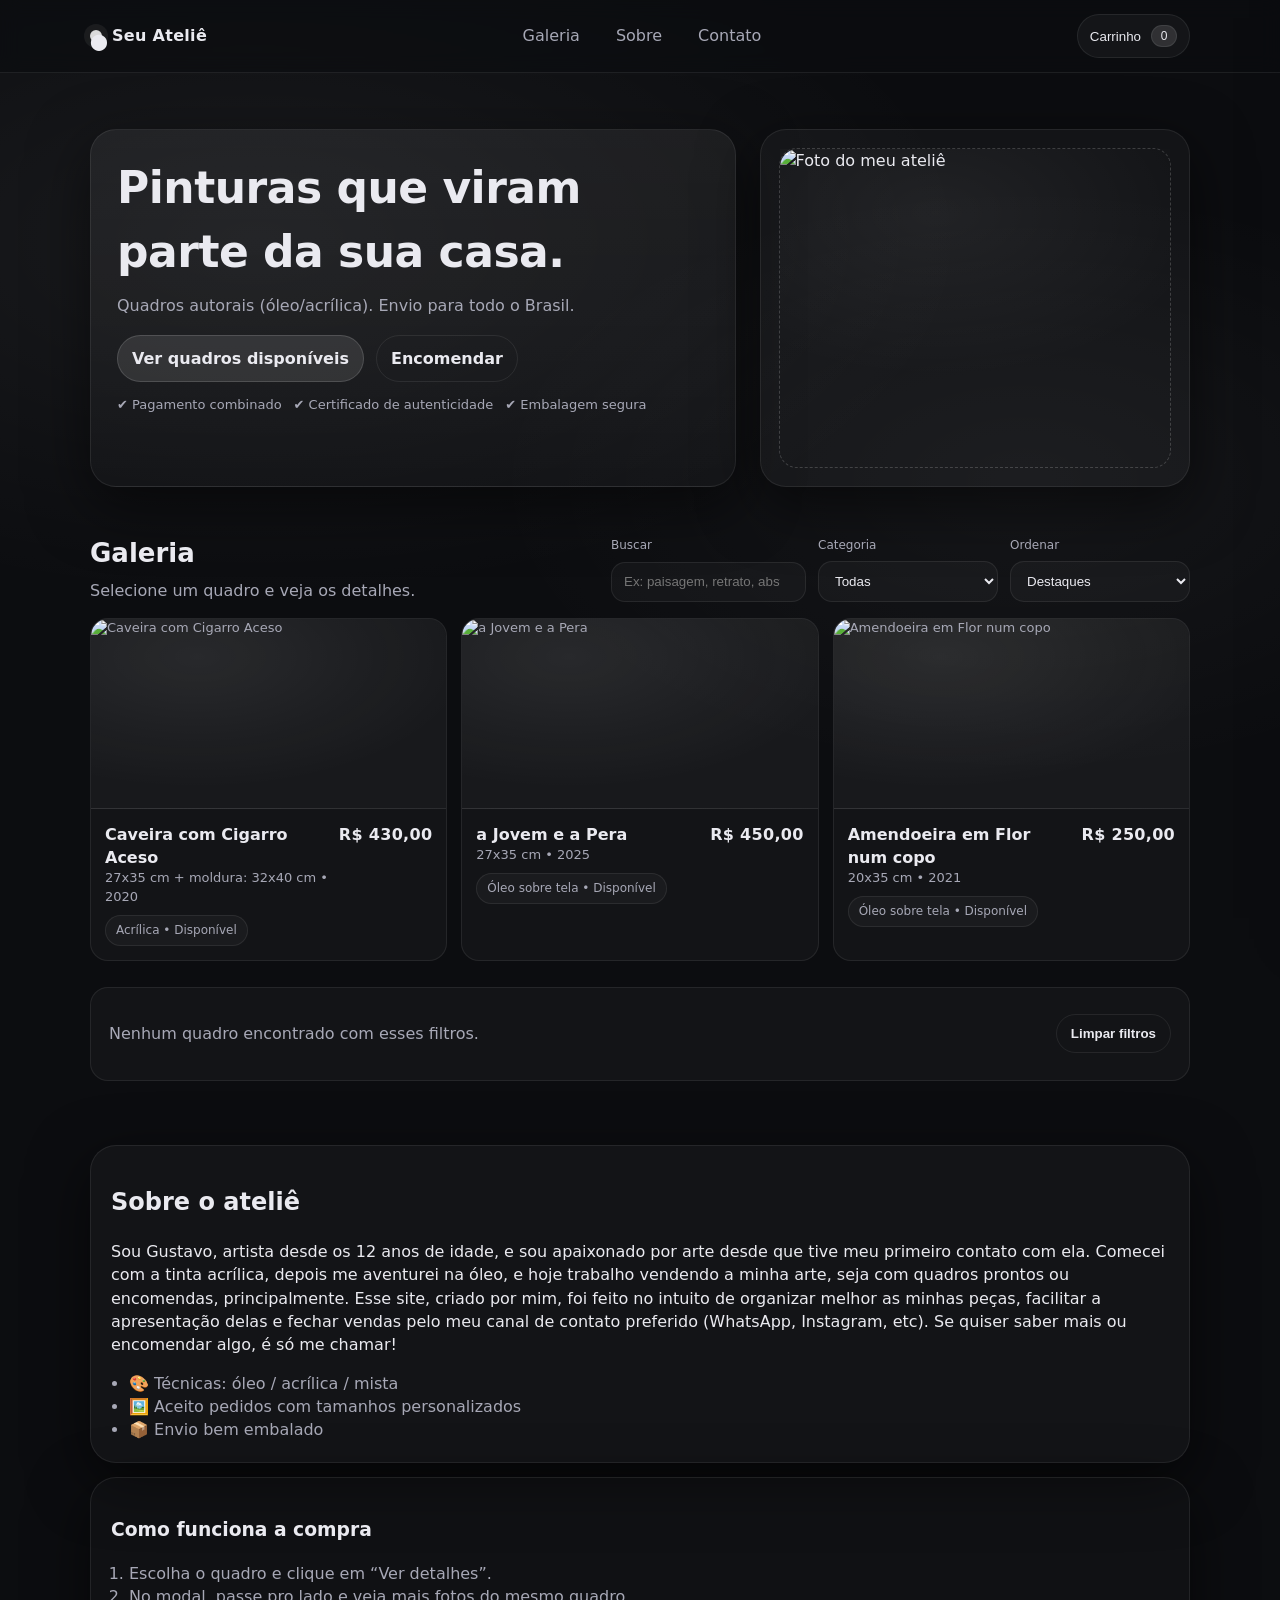
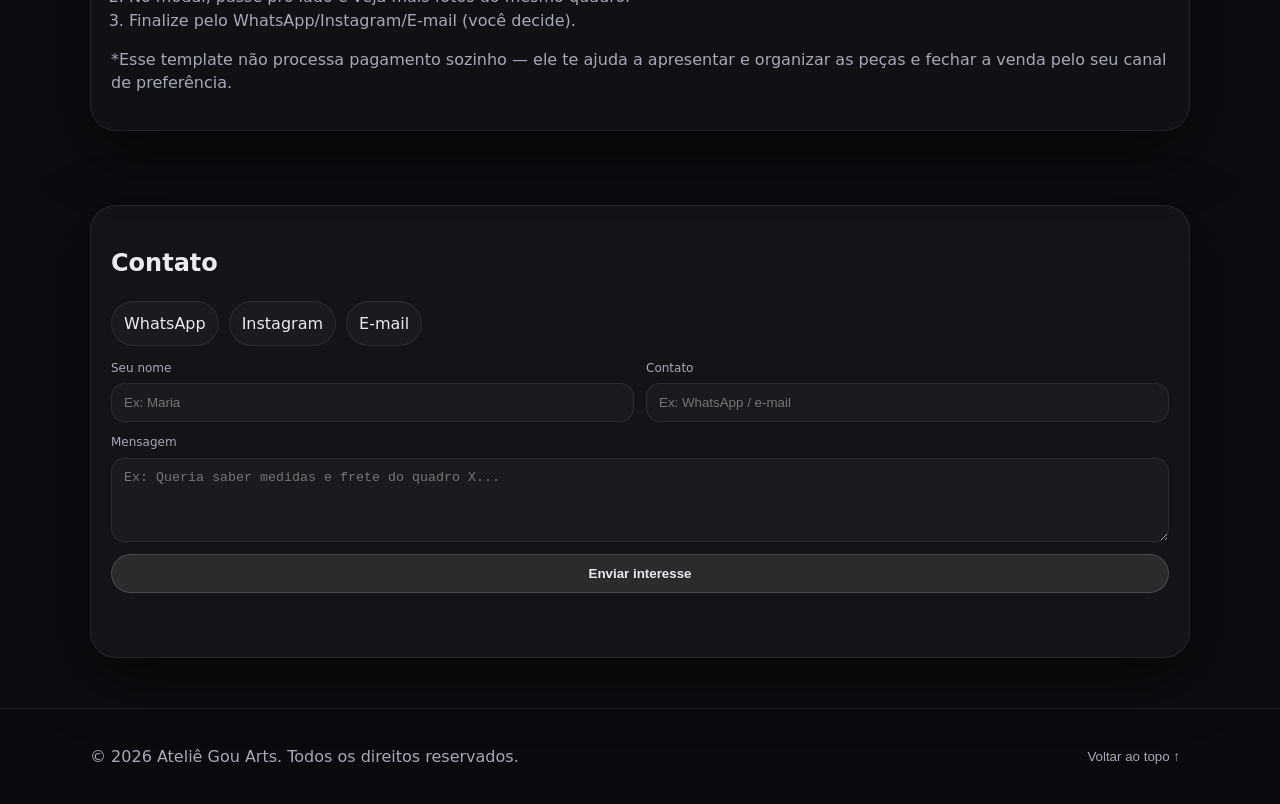
==== index.html @ b9da7bfb "Add files via upload" ====
<!doctype html>
<html lang="pt-BR">
<head>
  <meta charset="utf-8" />
  <meta name="viewport" content="width=device-width, initial-scale=1" />
  <title>Ateliê Gou Arts — Loja de Quadros</title>
  <meta name="description" content="Quadros autorais e pinturas a óleo. Compre diretamente do ateliê." />
  <link rel="stylesheet" href="styles.css" />
</head>

<body>
  <!-- Topo -->
  <header class="header">
    <div class="container header__inner">
      <a class="brand" href="#top">
        <span class="brand__mark">⬤</span>
        <span class="brand__name">Seu Ateliê</span>
      </a>

      <nav class="nav">
        <a href="#galeria">Galeria</a>
        <a href="#sobre">Sobre</a>
        <a href="#contato">Contato</a>
      </nav>

      <button class="cart-btn" id="openCartBtn" aria-label="Abrir carrinho">
        Carrinho <span class="cart-badge" id="cartCount">0</span>
      </button>
    </div>
  </header>

  <!-- Hero -->
  <main id="top">
    <section class="hero">
      <div class="container hero__inner">
        <div class="hero__text">
          <h1>Pinturas que viram parte da sua casa.</h1>
          <p>
            Quadros autorais (óleo/acrílica). Envio para todo o Brasil.
          </p>
          <div class="hero__cta">
            <a class="btn" href="#galeria">Ver quadros disponíveis</a>
            <a class="btn btn--ghost" href="#contato">Encomendar</a>
          </div>
          <div class="hero__meta">
            <span>✔ Pagamento combinado</span>
            <span>✔ Certificado de autenticidade</span>
            <span>✔ Embalagem segura</span>
          </div>
        </div>

        <div class="hero__art">
          <div class="hero__frame">
            <div class="hero__frameInner">

              <img src="img/atelie.jpeg" alt="Foto do meu ateliê" class="hero__img">

            </div>
          </div>
        </div>

      </div>
    </section>

    <!-- Loja / Galeria -->
    <section class="shop" id="galeria">
      <div class="container">
        <div class="section-head">
          <div>
            <h2>Galeria</h2>
            <p>Selecione um quadro e veja os detalhes.</p>
          </div>

          <div class="shop-controls">
            <label class="input">
              <span class="input__label">Buscar</span>
              <input id="searchInput" type="search" placeholder="Ex: paisagem, retrato, abstrato..." />
            </label>

            <label class="input">
              <span class="input__label">Categoria</span>
              <select id="categorySelect">
                <option value="all">Todas</option>
                <option value="oleo">Óleo</option>
                <option value="acrilica">Acrílica</option>
                <option value="desenho">Desenho</option>
              </select>
            </label>

            <label class="input">
              <span class="input__label">Ordenar</span>
              <select id="sortSelect">
                <option value="featured">Destaques</option>
                <option value="price-asc">Menor preço</option>
                <option value="price-desc">Maior preço</option>
                <option value="newest">Mais recentes</option>
              </select>
            </label>
          </div>
        </div>

        <div class="grid" id="productsGrid">
          <!-- Cards entram pelo JS -->
        </div>

        <div class="empty" id="emptyState" hidden>
          <p>Nenhum quadro encontrado com esses filtros.</p>
          <button class="btn btn--ghost" id="resetFiltersBtn">Limpar filtros</button>
        </div>
      </div>
    </section>

    <!-- Sobre -->
    <section class="about" id="sobre">
      <div class="container about__inner">
        <div class="about__card">
          <h2>Sobre o ateliê</h2>
          <p>
            Sou Gustavo, artista desde os 12 anos de idade, e sou apaixonado por arte desde que tive meu primeiro contato com ela. Comecei com a tinta acrílica, depois me aventurei na óleo, e hoje trabalho vendendo a minha arte, seja com quadros prontos ou encomendas, principalmente. Esse site, criado por mim, foi feito no intuito de organizar melhor as minhas peças, facilitar a apresentação delas e fechar vendas pelo meu canal de contato preferido (WhatsApp, Instagram, etc). Se quiser saber mais ou encomendar algo, é só me chamar!
          </p>
          <ul class="bullets">
            <li>🎨 Técnicas: óleo / acrílica / mista</li>
            <li>🖼️ Aceito pedidos com tamanhos personalizados</li>
            <li>📦 Envio bem embalado</li>
          </ul>
        </div>

        <div class="about__card about__card--alt">
          <h3>Como funciona a compra</h3>
          <ol class="steps">
            <li>Escolha o quadro e clique em “Ver detalhes”.</li>
            <li>No modal, passe pro lado e veja mais fotos do mesmo quadro.</li>
            <li>Finalize pelo WhatsApp/Instagram/E-mail (você decide).</li>
          </ol>
          <p class="muted">
            *Esse template não processa pagamento sozinho — ele te ajuda a apresentar e organizar as peças
            e fechar a venda pelo seu canal de preferência.
          </p>
        </div>
      </div>
    </section>

    <!-- Contato -->
    <section class="contact" id="contato">
      <div class="container contact__inner">
        <div class="contact__card">
          <h2>Contato</h2>

          <div class="contact__links">
            <a class="link-pill" href="#" id="whatsLink">WhatsApp</a>
            <a class="link-pill" href="#" id="instaLink">Instagram</a>
            <a class="link-pill" href="mailto:seuemail@exemplo.com">E-mail</a>
          </div>

          <form class="form" id="leadForm">
            <div class="form__row">
              <label class="input">
                <span class="input__label">Seu nome</span>
                <input name="name" required placeholder="Ex: Maria" />
              </label>

              <label class="input">
                <span class="input__label">Contato</span>
                <input name="contact" required placeholder="Ex: WhatsApp / e-mail" />
              </label>
            </div>

            <label class="input">
              <span class="input__label">Mensagem</span>
              <textarea name="message" rows="4" required
                placeholder="Ex: Queria saber medidas e frete do quadro X..."></textarea>
            </label>

            <button class="btn" type="submit">Enviar interesse</button>
            <p class="muted" id="formMsg" aria-live="polite"></p>
          </form>
        </div>
      </div>
    </section>

    <!-- Rodapé -->
    <footer class="footer">
      <div class="container footer__inner">
        <p>© <span id="year"></span> Ateliê Gou Arts. Todos os direitos reservados.</p>
        <button class="link" id="backToTop">Voltar ao topo ↑</button>
      </div>
    </footer>
  </main>

  <!-- Modal de Produto -->
  <dialog class="modal" id="productModal">
    <form method="dialog" class="modal__inner">
      <button class="modal__close" aria-label="Fechar">✕</button>

      <div class="modal__content">
        <!-- Slider de imagens (mais fotos do mesmo quadro) -->
        <div class="modal__image">
          <div class="slider" id="slider">
            <button class="slider__btn slider__btn--prev" id="prevImg" type="button" aria-label="Imagem anterior">‹</button>

            <div class="slider__viewport" id="sliderViewport">
              <div class="slider__track" id="sliderTrack">
                <!-- imagens entram pelo JS -->
              </div>
            </div>

            <button class="slider__btn slider__btn--next" id="nextImg" type="button" aria-label="Próxima imagem">›</button>
          </div>

          <div class="slider__dots" id="sliderDots" aria-label="Indicadores de imagem">
            <!-- bolinhas via JS -->
          </div>
        </div>

        <div class="modal__info">
          <h3 id="modalTitle">Título</h3>
          <p class="muted" id="modalMeta">Técnica • Tamanho • Ano</p>

          <p id="modalDesc">Descrição do quadro. Troque depois.</p>

          <div class="modal__priceRow">
            <div>
              <div class="price" id="modalPrice">R$ 0</div>
              <div class="muted" id="modalAvailability">Disponível</div>
            </div>

            <button class="btn" type="button" id="addToCartBtn">Adicionar ao carrinho</button>
          </div>

          <div class="modal__actions">
            <a class="btn btn--ghost" href="#contato" id="buyNowBtn">Comprar agora</a>
            <button class="btn btn--ghost" type="button" id="copyInfoBtn">Copiar infos</button>
          </div>

          <p class="muted tiny" id="copyMsg" aria-live="polite"></p>
        </div>
      </div>
    </form>
  </dialog>

  <!-- Drawer do Carrinho -->
  <aside class="drawer" id="cartDrawer" aria-hidden="true">
    <div class="drawer__panel">
      <div class="drawer__head">
        <h3>Seu carrinho</h3>
        <button class="drawer__close" id="closeCartBtn" aria-label="Fechar carrinho">✕</button>
      </div>

      <div class="drawer__body" id="cartItems"></div>

      <div class="drawer__foot">
        <div class="totals">
          <span>Total</span>
          <strong id="cartTotal">R$ 0</strong>
        </div>
        <button class="btn" id="checkoutBtn">Finalizar pelo contato</button>
        <button class="btn btn--ghost" id="clearCartBtn">Limpar carrinho</button>
        <p class="muted tiny">
          O “finalizar” te leva pra seção de contato e já deixa uma mensagem pronta.
        </p>
      </div>
    </div>
    <div class="drawer__backdrop" id="drawerBackdrop"></div>
  </aside>

  <script src="script.js"></script>
</body>
</html>
---- styles.css ----
:root{
  --bg:#0c0d10;
  --panel:#12141a;
  --panel2:#0f1116;
  --text:#eaeaf0;
  --muted:#a7a8b6;
  --line:rgba(255,255,255,.08);
  --shadow: 0 18px 60px rgba(0,0,0,.55);
  --radius: 18px;
  --radius2: 26px;
}

*{ box-sizing:border-box; }
html,body{ margin:0; padding:0; }
body{
  font-family: ui-sans-serif, system-ui, -apple-system, Segoe UI, Roboto, Arial;
  background: radial-gradient(1200px 600px at 20% 10%, rgba(255,255,255,.06), transparent 60%),
              radial-gradient(900px 500px at 80% 20%, rgba(255,255,255,.04), transparent 60%),
              var(--bg);
  color:var(--text);
  line-height:1.45;
}

a{ color:inherit; text-decoration:none; }
.container{ width:min(1100px, 92vw); margin:0 auto; }

.header{
  position:sticky; top:0; z-index:10;
  backdrop-filter: blur(10px);
  background: rgba(12,13,16,.65);
  border-bottom:1px solid var(--line);
}
.header__inner{
  display:flex; align-items:center; justify-content:space-between;
  padding:14px 0;
  gap:14px;
}
.brand{ display:flex; align-items:center; gap:10px; }
.brand__mark{
  width:12px; height:12px; border-radius:99px;
  background: rgba(255,255,255,.85);
  box-shadow: 0 0 0 6px rgba(255,255,255,.06);
}
.brand__name{ font-weight:700; letter-spacing:.3px; }

.nav{ display:flex; gap:16px; color:var(--muted); }
.nav a{ padding:8px 10px; border-radius:12px; }
.nav a:hover{ background: rgba(255,255,255,.06); color:var(--text); }

.cart-btn{
  border:1px solid var(--line);
  background: rgba(255,255,255,.04);
  color:var(--text);
  padding:10px 12px;
  border-radius: 999px;
  cursor:pointer;
  display:flex; align-items:center; gap:10px;
}
.cart-btn:hover{ background: rgba(255,255,255,.07); }
.cart-badge{
  display:inline-grid; place-items:center;
  min-width:26px; height:22px;
  padding:0 8px;
  border-radius: 999px;
  background: rgba(255,255,255,.12);
  border:1px solid var(--line);
  font-size:12px;
}

.hero{ padding:56px 0 22px; }
.hero__inner{
  display:grid;
  grid-template-columns: 1.2fr .8fr;
  gap:24px;
  align-items:stretch;
}
.hero__text{
  border:1px solid var(--line);
  background: linear-gradient(180deg, rgba(255,255,255,.06), rgba(255,255,255,.02));
  border-radius: var(--radius2);
  padding:26px;
  box-shadow: var(--shadow);
}
.hero h1{ margin:0 0 10px; font-size:clamp(28px, 3.5vw, 44px); letter-spacing:-.5px; }
.hero p{ margin:0 0 18px; color:var(--muted); font-size:16px; }

.hero__cta{ display:flex; gap:12px; flex-wrap:wrap; margin-bottom:14px; }
.btn{
  display:inline-flex; align-items:center; justify-content:center;
  gap:10px;
  border-radius: 999px;
  padding:11px 14px;
  border:1px solid rgba(255,255,255,.14);
  background: rgba(255,255,255,.10);
  color:var(--text);
  cursor:pointer;
  transition: transform .06s ease, background .2s ease;
  font-weight:600;
}
.btn:hover{ background: rgba(255,255,255,.14); }
.btn:active{ transform: scale(.98); }
.btn--ghost{
  background: transparent;
  border:1px solid var(--line);
  color: var(--text);
}
.btn--ghost:hover{ background: rgba(255,255,255,.06); }

.hero__meta{
  display:flex; gap:12px; flex-wrap:wrap;
  color:var(--muted);
  font-size:13px;
}
.hero__art{
  border:1px solid var(--line);
  background: rgba(255,255,255,.03);
  border-radius: var(--radius2);
  padding:18px;
  box-shadow: var(--shadow);
}
.hero__frame{
  border-radius: 18px;
  border:1px dashed rgba(255,255,255,.18);
  height: 100%;
  min-height: 260px;
  display:grid;
  place-items:center;
}
.hero__frameInner{
  width:100%;
  height:100%;
  display:grid;
  place-items:center;
  background: radial-gradient(500px 300px at 40% 20%, rgba(255,255,255,.06), transparent 55%);
}
.hero__frameText{ color:var(--muted); font-size:14px; }

.section-head{
  display:flex; align-items:flex-end; justify-content:space-between;
  gap:18px;
  margin: 26px 0 16px;
}
.section-head h2{ margin:0; font-size:26px; }
.section-head p{ margin:6px 0 0; color:var(--muted); }

.shop-controls{
  display:flex; gap:12px; flex-wrap:wrap; justify-content:flex-end;
}

.input{ display:grid; gap:6px; min-width: 180px; }
.input__label{ font-size:12px; color:var(--muted); }
input, select, textarea{
  width:100%;
  padding:11px 12px;
  border-radius: 14px;
  border:1px solid var(--line);
  background: rgba(255,255,255,.03);
  color:var(--text);
  outline:none;
}
textarea{ resize: vertical; }
input:focus, select:focus, textarea:focus{
  border-color: rgba(255,255,255,.22);
  background: rgba(255,255,255,.05);
}

.grid{
  display:grid;
  grid-template-columns: repeat(3, 1fr);
  gap:14px;
  padding-bottom: 10px;
}
@media (max-width: 920px){
  .hero__inner{ grid-template-columns: 1fr; }
  .grid{ grid-template-columns: repeat(2, 1fr); }
}
@media (max-width: 560px){
  .grid{ grid-template-columns: 1fr; }
  .nav{ display:none; }
}

.card{
  border:1px solid var(--line);
  background: rgba(255,255,255,.03);
  border-radius: var(--radius);
  overflow:hidden;
  cursor:pointer;
  transition: transform .10s ease, background .2s ease;
}
.card:hover{ background: rgba(255,255,255,.06); transform: translateY(-2px); }
.card__img{
  height: 190px;
  background: radial-gradient(500px 240px at 30% 20%, rgba(255,255,255,.07), transparent 55%),
              rgba(255,255,255,.02);
  border-bottom: 1px solid var(--line);
  display:grid;
  place-items:center;
  color: var(--muted);
  font-size: 13px;
}
.card__img img{ width:100%; height:190px; object-fit:cover; display:block; }
.card__body{ padding:14px; display:grid; gap:8px; }
.card__top{ display:flex; align-items:flex-start; justify-content:space-between; gap:10px; }
.card__title{ font-weight:700; }
.card__meta{ color:var(--muted); font-size:13px; }
.price{ font-weight:800; letter-spacing:.3px; }
.tag{
  font-size:12px; color:var(--muted);
  border:1px solid var(--line);
  background: rgba(255,255,255,.03);
  padding:6px 10px;
  border-radius: 999px;
  width: fit-content;
}

.empty{
  border:1px solid var(--line);
  background: rgba(255,255,255,.03);
  border-radius: var(--radius);
  padding:18px;
  margin: 16px 0 40px;
  color:var(--muted);
  display:flex;
  align-items:center;
  justify-content:space-between;
  gap:12px;
  flex-wrap:wrap;
}

.about, .contact{ padding: 24px 0 50px; }
.about__inner, .contact__inner{
  display:grid;
  grid-template-columns: 1fr;
  gap:14px;
}
@media (max-width: 920px){
  .about__inner, .contact__inner{ grid-template-columns:1fr; }
}

.about__card, .contact__card{
  border:1px solid var(--line);
  background: rgba(255,255,255,.03);
  border-radius: var(--radius2);
  padding:20px;
  box-shadow: var(--shadow);
}
.about__card--alt, .contact__card--alt{ background: rgba(255,255,255,.02); }

.bullets{ margin: 12px 0 0; padding-left: 18px; color:var(--muted); }
.steps{ margin: 12px 0 0; padding-left: 18px; color:var(--muted); }
.muted{ color:var(--muted); }
.tiny{ font-size:12px; }

.contact__links{ display:flex; gap:10px; flex-wrap:wrap; margin: 10px 0 14px; }
.link-pill{
  border:1px solid var(--line);
  background: rgba(255,255,255,.03);
  padding:10px 12px;
  border-radius: 999px;
}
.link-pill:hover{ background: rgba(255,255,255,.06); }

.form{ display:grid; gap:12px; margin-top:10px; }
.form__row{ display:grid; grid-template-columns: 1fr 1fr; gap:12px; }
@media (max-width: 560px){ .form__row{ grid-template-columns: 1fr; } }

.footer{
  border-top: 1px solid var(--line);
  padding: 20px 0;
  background: rgba(0,0,0,.15);
}
.footer__inner{
  display:flex; align-items:center; justify-content:space-between;
  gap:12px;
  color:var(--muted);
}
.link{
  background:none; border:none; color:var(--muted);
  cursor:pointer; padding:8px 10px; border-radius: 12px;
}
.link:hover{ background: rgba(255,255,255,.06); color:var(--text); }

.modal{ border:none; padding:0; background: transparent; }
.modal::backdrop{ background: rgba(0,0,0,.6); }
.modal__inner{
  width: min(980px, 94vw);
  border:1px solid var(--line);
  background: rgba(18,20,26,.92);
  border-radius: var(--radius2);
  box-shadow: var(--shadow);
  padding:0;
  overflow:hidden;
  position: relative;
}
.modal__close{
  position:absolute;
  right: 14px;
  top: 12px;
  background: rgba(255,255,255,.06);
  border:1px solid var(--line);
  color: var(--text);
  border-radius: 999px;
  width: 38px;
  height: 38px;
  cursor:pointer;
  z-index: 5;
}
.modal__content{
  display:grid;
  grid-template-columns: 1.1fr .9fr;
  min-height: 440px;
}
@media (max-width: 920px){
  .modal__content{ grid-template-columns:1fr; }
}
.modal__image{
  padding:18px;
  border-right: 1px solid var(--line);
  background: radial-gradient(700px 400px at 30% 20%, rgba(255,255,255,.06), transparent 60%),
              rgba(255,255,255,.02);
}
@media (max-width: 920px){
  .modal__image{ border-right:none; border-bottom:1px solid var(--line); }
}
.modal__info{ padding:18px; display:grid; gap:10px; }
.modal__priceRow{
  margin-top: 4px;
  display:flex; align-items:center; justify-content:space-between; gap:12px;
  flex-wrap:wrap;
}
.modal__actions{ display:flex; gap:10px; flex-wrap:wrap; }

.modal__placeholder{
  border:1px dashed rgba(255,255,255,.18);
  border-radius:16px;
  padding:22px;
  color:var(--muted);
  width:100%;
  text-align:center;
}

/* ===== Slider (mais fotos do mesmo quadro) ===== */
.slider { position: relative; width: 100%; }
.slider__viewport{
  overflow: hidden;
  border-radius: 16px;
  border: 1px solid var(--line);
  background: rgba(255,255,255,.02);
  touch-action: pan-y;
}
.slider__track{
  display: flex;
  transition: transform .25s ease;
  will-change: transform;
}
.slider__slide{
  min-width: 100%;
  display: grid;
  place-items: center;
}
.slider__slide img{
  width: 100%;
  height: 520px;
  object-fit: cover;
  display: block;
}
@media (max-width: 920px){
  .slider__slide img{ height: 360px; }
}
.slider__btn{
  position: absolute;
  top: 50%;
  transform: translateY(-50%);
  width: 42px;
  height: 42px;
  border-radius: 999px;
  border: 1px solid var(--line);
  background: rgba(0,0,0,.35);
  color: var(--text);
  cursor: pointer;
  display: grid;
  place-items: center;
  font-size: 26px;
  z-index: 2;
}
.slider__btn:hover{ background: rgba(0,0,0,.5); }
.slider__btn--prev{ left: 10px; }
.slider__btn--next{ right: 10px; }

.slider__dots{
  display: flex;
  gap: 8px;
  justify-content: center;
  margin-top: 10px;
}
.slider__dot{
  width: 9px;
  height: 9px;
  border-radius: 999px;
  border: 1px solid var(--line);
  background: rgba(255,255,255,.12);
  cursor: pointer;
}
.slider__dot.is-active{
  background: rgba(255,255,255,.65);
}
.hero__img {
  width: 100%;
  height: 100%;
  object-fit: cover;
  border-radius: 18px;
  display: block;
}
.hero__frame {
  min-height: 320px;
}
select option {
  background: #12141a;
  color: white;
}
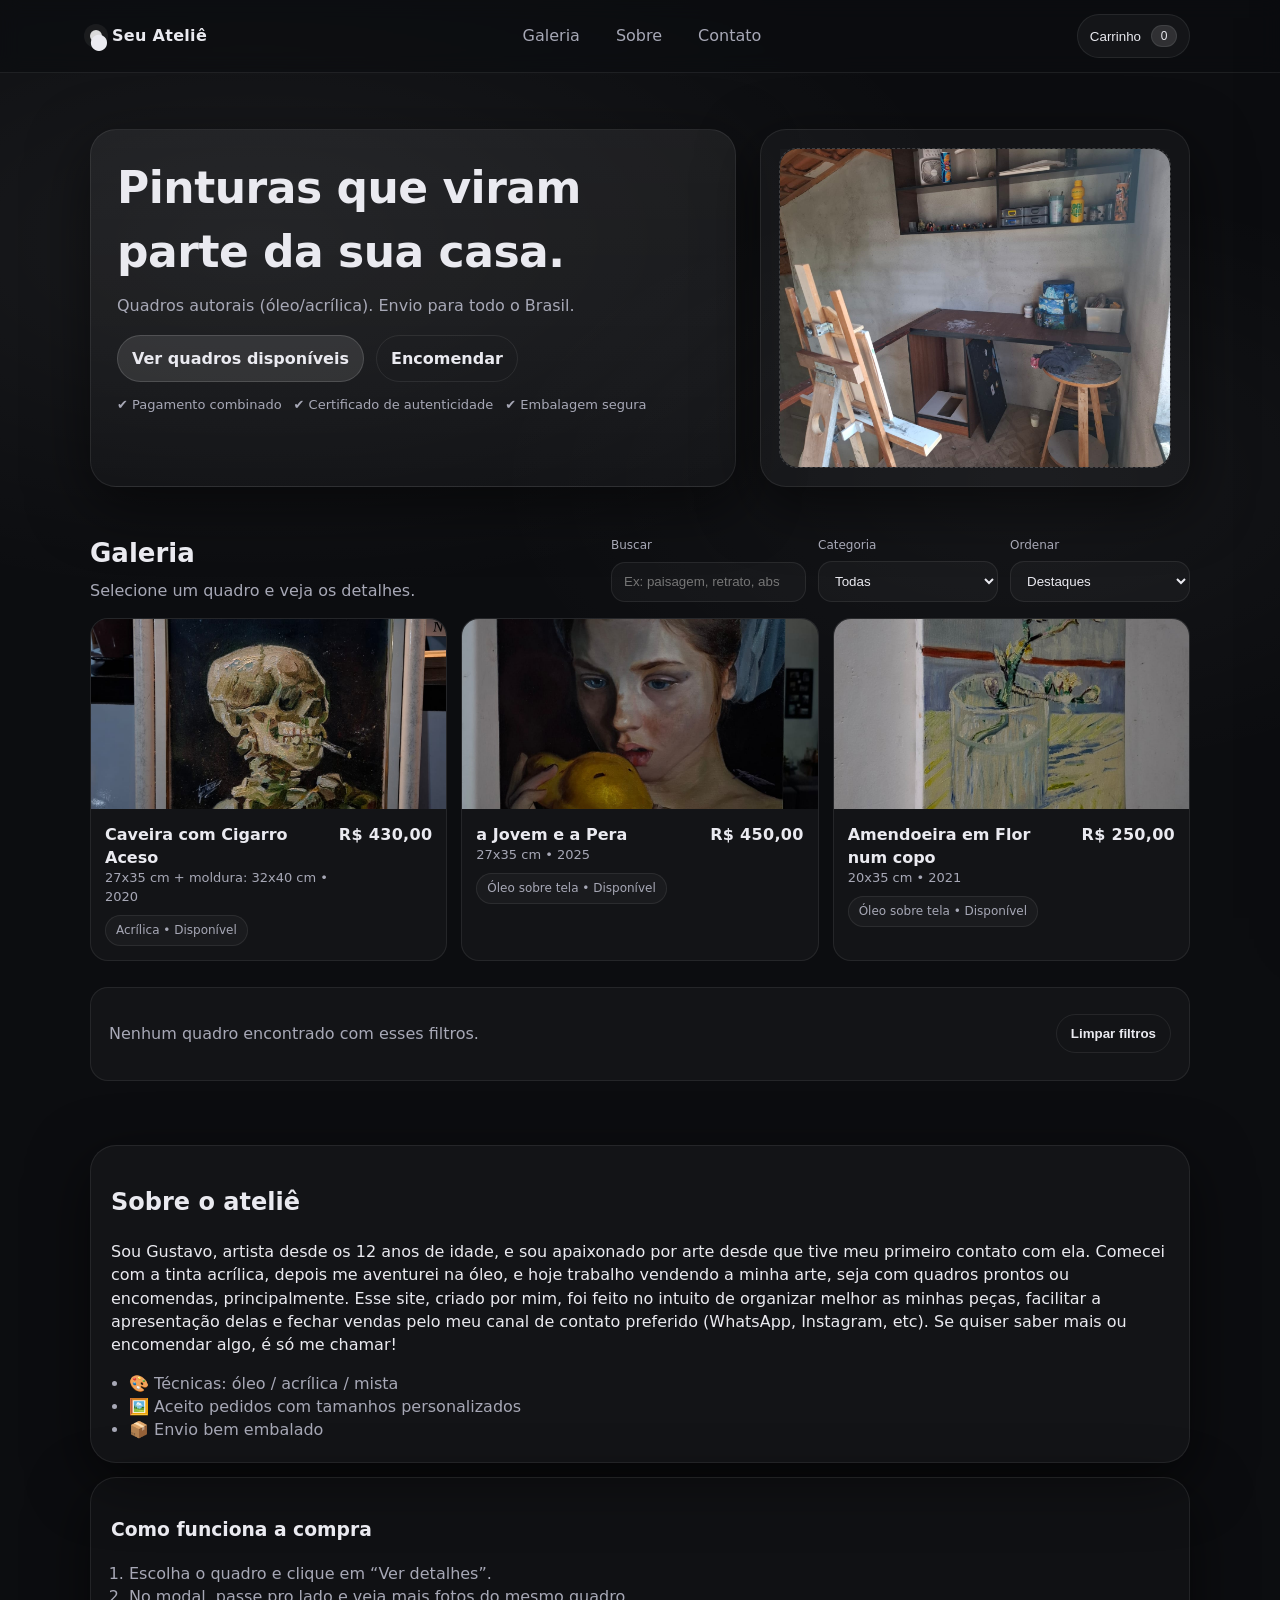
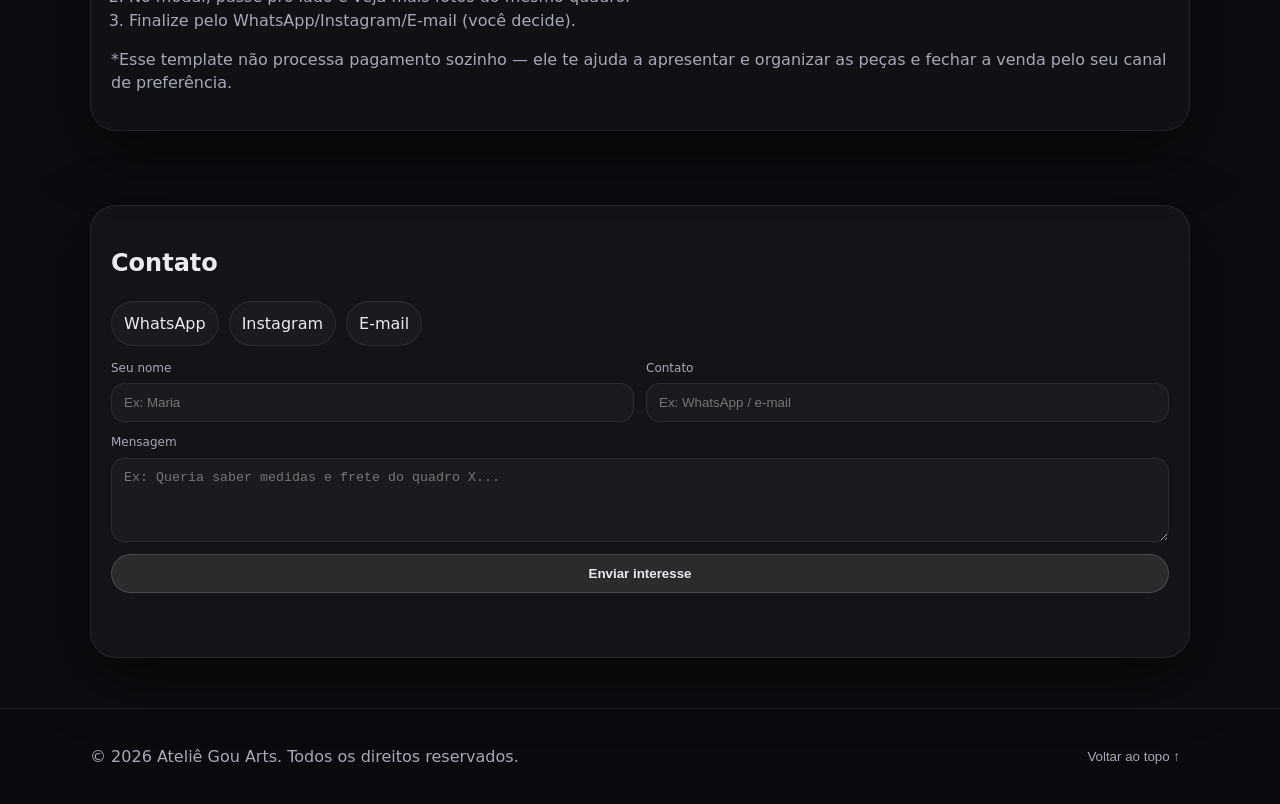
==== commit 9377aca9: "Add files via upload" ====
--- a/index.html
+++ b/index.html
@@ -264,5 +264,6 @@
   </aside>
 
   <script src="script.js"></script>
+  <script src="cart-enhancements.js"></script>
 </body>
 </html>
--- a/styles.css
+++ b/styles.css
@@ -418,3 +418,11 @@
   background: #12141a;
   color: white;
 }
+
+/* --- Cart layering fix --- */
+.drawer-backdrop{position:fixed;inset:0;background:rgba(0,0,0,.6);z-index:40;}
+.cart-drawer{position:fixed;right:0;top:0;height:100%;width:min(420px,92vw);background:#0b0b0b;z-index:50;pointer-events:auto;}
+.cart-drawer button,.cart-drawer input{pointer-events:auto;}
+/* --- Toast --- */
+.toast{position:fixed;left:50%;bottom:24px;transform:translateX(-50%) translateY(20px);opacity:0;background:#1a1d26;color:#fff;padding:12px 16px;border-radius:12px;box-shadow:0 10px 40px rgba(0,0,0,.5);z-index:100;transition:.25s}
+.toast.show{opacity:1;transform:translateX(-50%) translateY(0)}
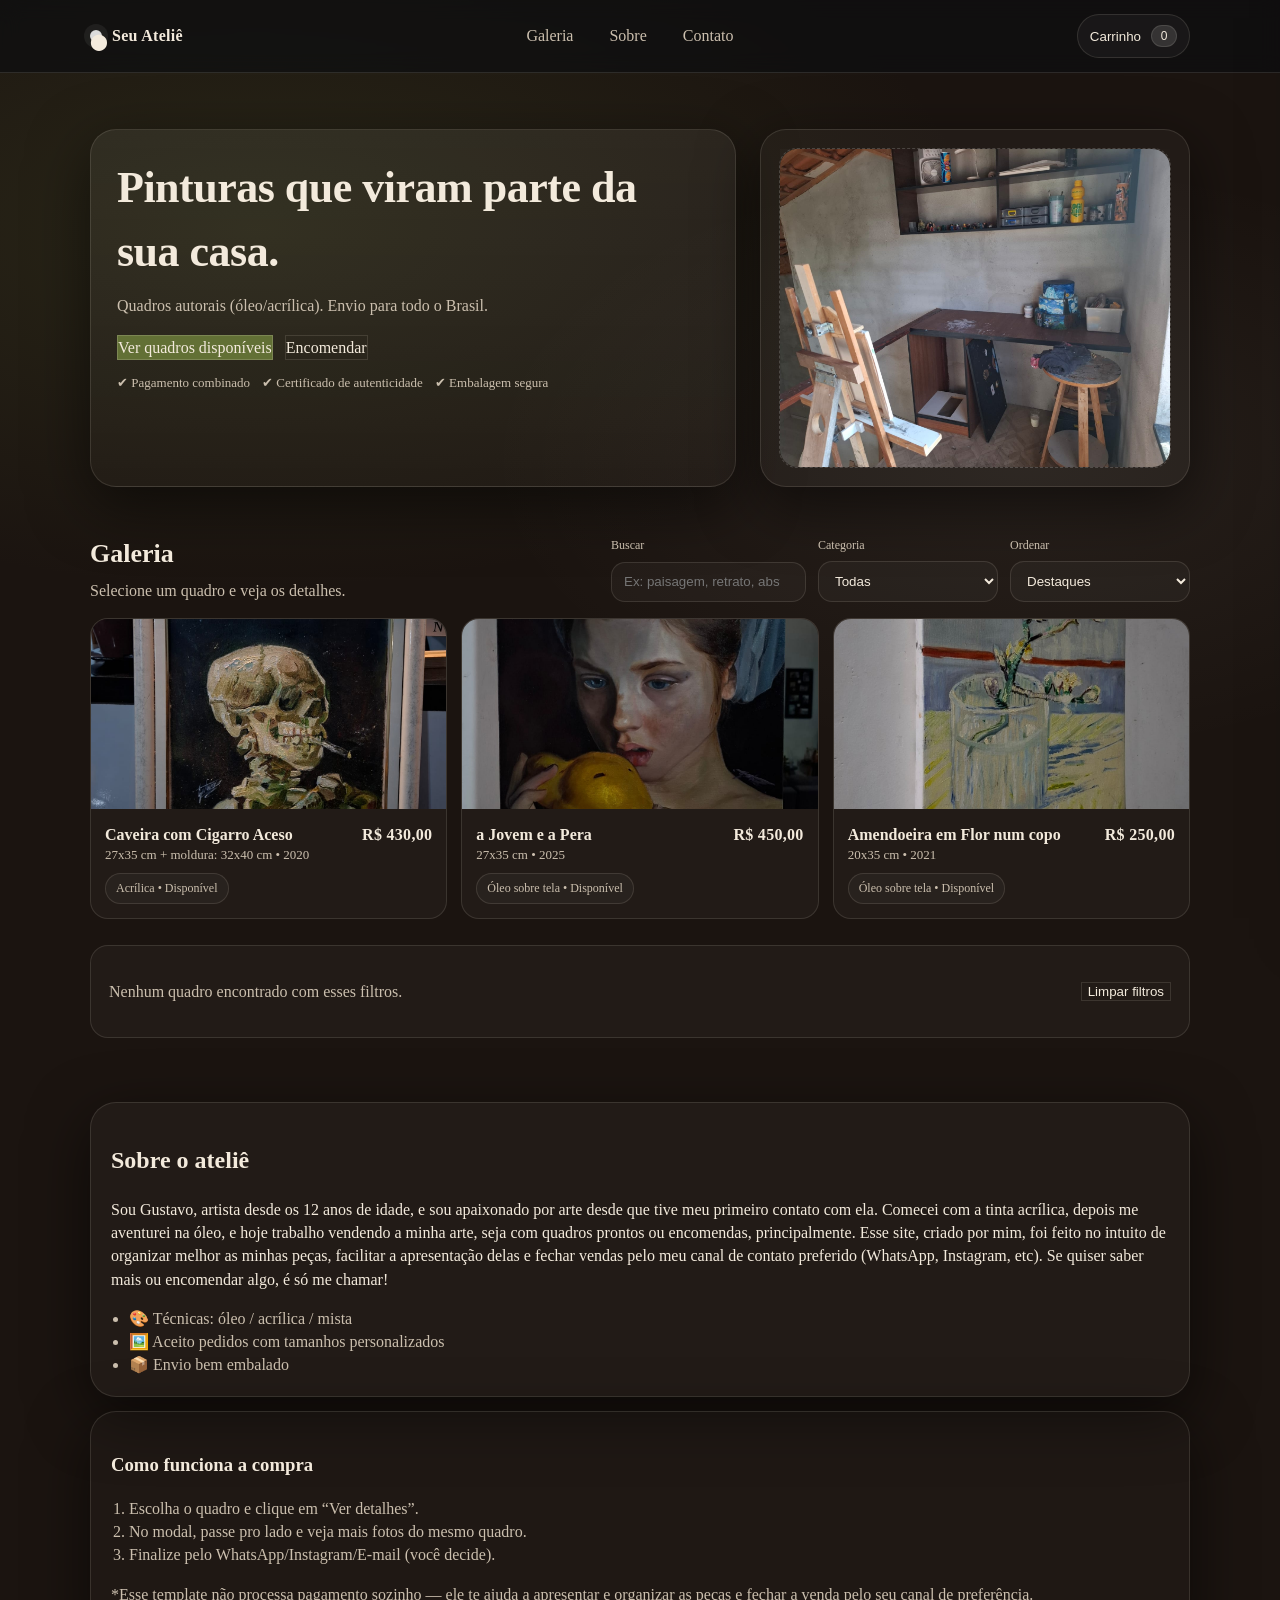
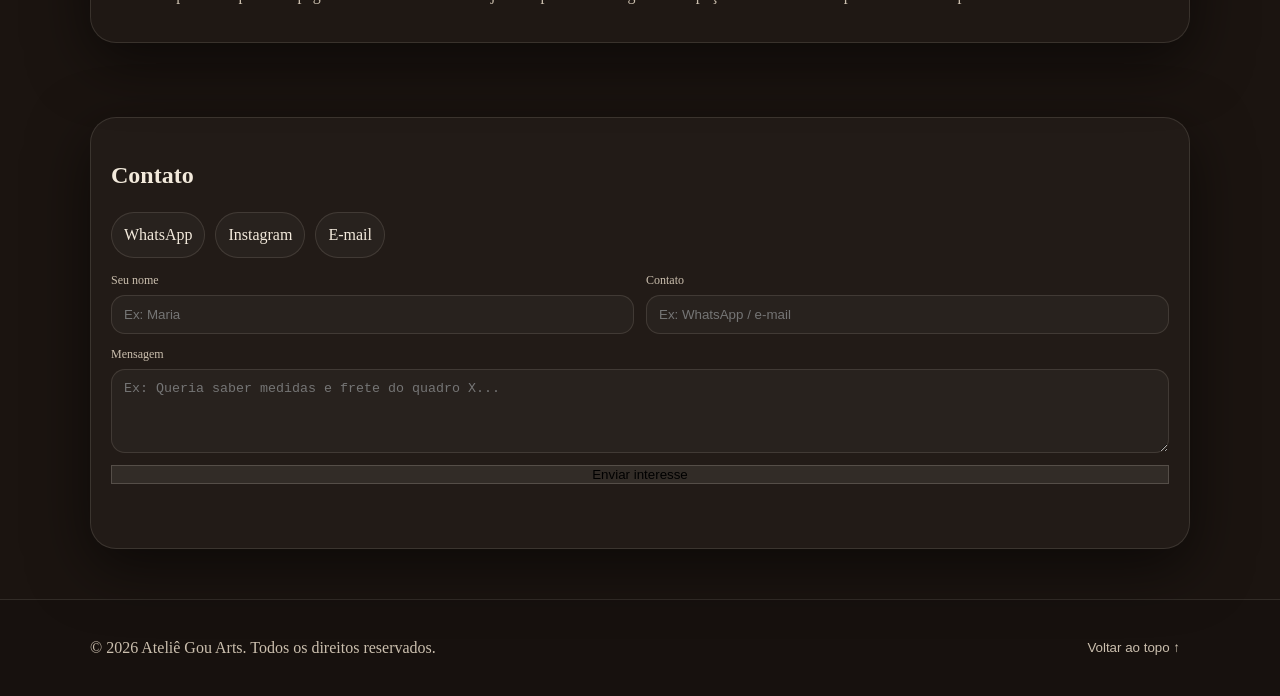
==== commit 29484487: "Add files via upload" ====
--- a/index.html
+++ b/index.html
@@ -7,7 +7,7 @@
   <meta name="description" content="Quadros autorais e pinturas a óleo. Compre diretamente do ateliê." />
   <link rel="stylesheet" href="styles.css" />
 </head>
-
+ 
 <body>
   <!-- Topo -->
   <header class="header">
@@ -39,7 +39,7 @@
             Quadros autorais (óleo/acrílica). Envio para todo o Brasil.
           </p>
           <div class="hero__cta">
-            <a class="btn" href="#galeria">Ver quadros disponíveis</a>
+            <a class="btn btn--primary" href="#galeria">Ver quadros disponíveis</a>
             <a class="btn btn--ghost" href="#contato">Encomendar</a>
           </div>
           <div class="hero__meta">
--- a/styles.css
+++ b/styles.css
@@ -1,22 +1,30 @@
 :root{
-  --bg:#0c0d10;
-  --panel:#12141a;
-  --panel2:#0f1116;
-  --text:#eaeaf0;
-  --muted:#a7a8b6;
-  --line:rgba(255,255,255,.08);
+  /* Base marrom / bege / oliva */
+  --bg:#1b1410;
+  --panel:#241a14;
+  --panel2:#1f1712;
+
+  --text:#f3eadc;
+  --muted:#cbbfae;
+
+  --line:rgba(243,234,220,.12);
   --shadow: 0 18px 60px rgba(0,0,0,.55);
+
   --radius: 18px;
   --radius2: 26px;
+
+  /* Acento oliva */
+  --accent:#6b7a3a;
+  --accentHover:#55622f;
 }
 
 *{ box-sizing:border-box; }
 html,body{ margin:0; padding:0; }
 body{
-  font-family: ui-sans-serif, system-ui, -apple-system, Segoe UI, Roboto, Arial;
-  background: radial-gradient(1200px 600px at 20% 10%, rgba(255,255,255,.06), transparent 60%),
-              radial-gradient(900px 500px at 80% 20%, rgba(255,255,255,.04), transparent 60%),
-              var(--bg);
+  background:
+    radial-gradient(1200px 600px at 20% 10%, rgba(107,122,58,.18), transparent 60%),
+    radial-gradient(900px 500px at 80% 20%, rgba(243,234,220,.06), transparent 60%),
+    var(--bg);
   color:var(--text);
   line-height:1.45;
 }
@@ -86,16 +94,22 @@
 
 .hero__cta{ display:flex; gap:12px; flex-wrap:wrap; margin-bottom:14px; }
 .btn{
-  display:inline-flex; align-items:center; justify-content:center;
-  gap:10px;
-  border-radius: 999px;
-  padding:11px 14px;
-  border:1px solid rgba(255,255,255,.14);
-  background: rgba(255,255,255,.10);
-  color:var(--text);
-  cursor:pointer;
-  transition: transform .06s ease, background .2s ease;
-  font-weight:600;
+  /* mantém o que você já tem... */
+  border:1px solid rgba(243,234,220,.18);
+  background: rgba(243,234,220,.08);
+}
+
+.btn:hover{
+  background: rgba(243,234,220,.12);
+}
+
+/* Botão principal em oliva (opcional, fica bem “loja”) */
+.btn--primary{
+  background: color-mix(in srgb, var(--accent) 92%, #000 8%);
+  border: 1px solid rgba(243,234,220,.18);
+}
+.btn--primary:hover{
+  background: color-mix(in srgb, var(--accentHover) 92%, #000 8%);
 }
 .btn:hover{ background: rgba(255,255,255,.14); }
 .btn:active{ transform: scale(.98); }
